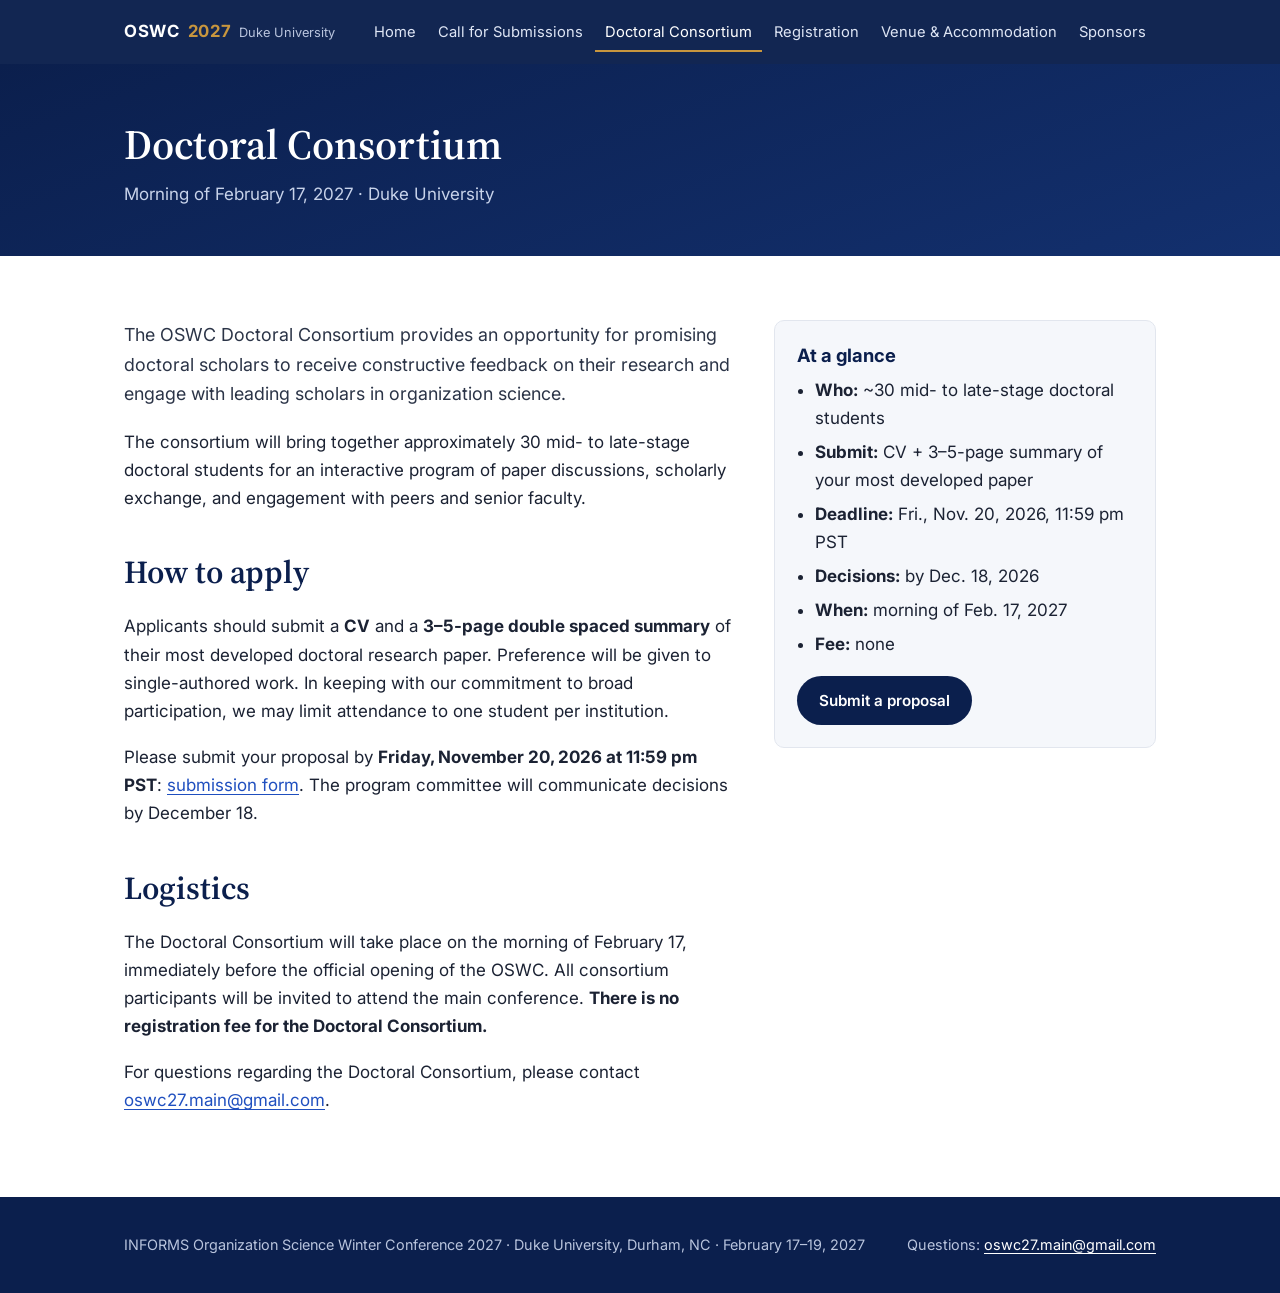
==== consortium.html @ 2f5942ec "OSWC 2027 site" ====
<!DOCTYPE html>
<html lang="en">
<head>
  <meta charset="utf-8">
  <meta name="viewport" content="width=device-width, initial-scale=1.0">
  <title>Doctoral Consortium – OSWC 2027</title>
  <meta name="description" content="Doctoral Consortium at the 2027 Organization Science Winter Conference, Duke University.">
  <meta property="og:title" content="OSWC 2027 – Organization Science Winter Conference">
  <meta property="og:description" content="Organizations in Motion: Processes, Pathways, Uncertainty, and Transformation. Duke University, February 17–19, 2027.">
  <link rel="icon" href="images/favicon.svg" type="image/svg+xml">
  <link rel="preconnect" href="https://fonts.googleapis.com">
  <link rel="preconnect" href="https://fonts.gstatic.com" crossorigin>
  <link href="https://fonts.googleapis.com/css2?family=Inter:wght@400;500;600;700&family=Source+Serif+4:ital,wght@0,500;0,600;1,400;1,500&display=swap" rel="stylesheet">
  <link rel="stylesheet" href="css/style.css">
  <script src="js/main.js" defer></script>
</head>
<body>
<header class="site-header">
  <div class="wrap">
    <a class="brand" href="index.html">OSWC<span>2027</span> <small>Duke University</small></a>
    <button class="nav-toggle" aria-label="Menu" aria-expanded="false">&#9776;</button>
    <nav class="site-nav" aria-label="Main">
      <ul>
        <li><a href="index.html">Home</a></li>
        <li><a href="call.html">Call for Submissions</a></li>
        <li><a href="consortium.html" aria-current="page">Doctoral Consortium</a></li>
        <li><a href="registration.html">Registration</a></li>
        <li><a href="venue.html">Venue &amp; Accommodation</a></li>
        <li><a href="sponsors.html">Sponsors</a></li>
      </ul>
    </nav>
  </div>
</header>
<main>
<div class="page-head">
  <div class="wrap">
    <h1>Doctoral Consortium</h1>
    <p>Morning of February 17, 2027 · Duke University</p>
  </div>
</div>

<section>
  <div class="wrap two-col">
    <div class="prose">
      <p class="lead">The OSWC Doctoral Consortium provides an opportunity for promising doctoral scholars to receive constructive feedback on their research and engage with leading scholars in organization science.</p>
      <p>The consortium will bring together approximately 30 mid- to late-stage doctoral students for an interactive program of paper discussions, scholarly exchange, and engagement with peers and senior faculty.</p>

      <h2 style="margin-top:40px">How to apply</h2>
      <p>Applicants should submit a <strong>CV</strong> and a <strong>3–5-page double spaced summary</strong> of their most developed doctoral research paper. Preference will be given to single-authored work. In keeping with our commitment to broad participation, we may limit attendance to one student per institution.</p>
      <p>Please submit your proposal by <strong>Friday, November 20, 2026 at 11:59 pm PST</strong>: <a href="https://docs.google.com/forms/d/e/1FAIpQLSdnrA5z6wNoGHaaU7lpcEC1CnvEpKmG57vlC81Hw6Ddklm8Vw/viewform" target="_blank" rel="noopener">submission form</a>. The program committee will communicate decisions by December 18.</p>

      <h2 style="margin-top:40px">Logistics</h2>
      <p>The Doctoral Consortium will take place on the morning of February 17, immediately before the official opening of the OSWC. All consortium participants will be invited to attend the main conference. <strong>There is no registration fee for the Doctoral Consortium.</strong></p>
      <p>For questions regarding the Doctoral Consortium, please contact <a href="mailto:oswc27.main@gmail.com">oswc27.main@gmail.com</a>.</p>
    </div>
    <aside class="side-card">
      <h3>At a glance</h3>
      <ul>
        <li><strong>Who:</strong> ~30 mid- to late-stage doctoral students</li>
        <li><strong>Submit:</strong> CV + 3–5-page summary of your most developed paper</li>
        <li><strong>Deadline:</strong> Fri., Nov. 20, 2026, 11:59 pm PST</li>
        <li><strong>Decisions:</strong> by Dec. 18, 2026</li>
        <li><strong>When:</strong> morning of Feb. 17, 2027</li>
        <li><strong>Fee:</strong> none</li>
      </ul>
      <p style="margin:18px 0 0"><a class="btn btn-dark" href="https://docs.google.com/forms/d/e/1FAIpQLSdnrA5z6wNoGHaaU7lpcEC1CnvEpKmG57vlC81Hw6Ddklm8Vw/viewform" target="_blank" rel="noopener">Submit a proposal</a></p>
    </aside>
  </div>
</section>
</main>
<footer class="site-footer">
  <div class="wrap">
    <div>INFORMS Organization Science Winter Conference 2027 · Duke University, Durham, NC · February 17–19, 2027</div>
    <div>Questions: <a href="mailto:oswc27.main@gmail.com">oswc27.main@gmail.com</a></div>
  </div>
</footer>
</body>
</html>
---- css/style.css ----
/* OSWC 2027 — Organization Science Winter Conference */
:root {
  --navy: #0b1f4d;
  --navy-2: #13306e;
  --blue: #1f4fbf;
  --accent: #c8963e;
  --ink: #1b2233;
  --muted: #5a6478;
  --line: #e2e6ee;
  --bg: #ffffff;
  --bg-soft: #f5f7fb;
  --radius: 10px;
  --maxw: 1080px;
  --serif: "Source Serif 4", Georgia, "Times New Roman", serif;
  --sans: "Inter", system-ui, -apple-system, "Segoe UI", Roboto, sans-serif;
}

* { box-sizing: border-box; }
html { scroll-behavior: smooth; }
body {
  margin: 0;
  font-family: var(--sans);
  color: var(--ink);
  background: var(--bg);
  line-height: 1.65;
  font-size: 17px;
  -webkit-font-smoothing: antialiased;
}
img { max-width: 100%; display: block; }
a { color: var(--blue); text-underline-offset: 3px; }
a:hover { color: var(--navy); }

.wrap { max-width: var(--maxw); margin: 0 auto; padding: 0 24px; }

/* ---------- Header / nav ---------- */
.site-header {
  position: sticky; top: 0; z-index: 50;
  background: rgba(11, 31, 77, 0.97);
  backdrop-filter: blur(6px);
  color: #fff;
}
.site-header .wrap {
  display: flex; align-items: center; justify-content: space-between;
  min-height: 64px; gap: 16px;
}
.brand {
  color: #fff; text-decoration: none; font-weight: 700; letter-spacing: .04em;
  font-size: 1.05rem; display: flex; align-items: baseline; gap: 8px; white-space: nowrap;
}
.brand span { color: var(--accent); }
.brand small { font-weight: 400; color: #b9c4dd; font-size: .8rem; letter-spacing: 0; }
.brand:hover { color: #fff; }

.nav-toggle {
  display: none; background: none; border: 1px solid rgba(255,255,255,.35);
  color: #fff; border-radius: 8px; padding: 6px 10px; font-size: 1rem; cursor: pointer;
}
.site-nav ul { list-style: none; margin: 0; padding: 0; display: flex; gap: 2px; }
.site-nav a {
  display: block; color: #dfe6f5; text-decoration: none; font-size: .92rem;
  padding: 8px 10px; border-radius: 6px; white-space: nowrap;
}
.site-nav a:hover { background: rgba(255,255,255,.08); color: #fff; }
.site-nav a[aria-current="page"] { color: #fff; box-shadow: inset 0 -2px 0 var(--accent); border-radius: 0; }

@media (max-width: 1100px) {
  .nav-toggle { display: block; }
  .site-nav { display: none; position: absolute; top: 64px; left: 0; right: 0; background: var(--navy); }
  .site-nav.open { display: block; }
  .site-nav ul { flex-direction: column; padding: 8px 16px 16px; }
  .site-nav a[aria-current="page"] { box-shadow: inset 3px 0 0 var(--accent); }
}

/* ---------- Hero ---------- */
.hero {
  position: relative; overflow: hidden; color: #fff;
  background: radial-gradient(1200px 500px at 85% -10%, #2a4fa3 0%, transparent 60%),
              linear-gradient(160deg, var(--navy) 0%, var(--navy-2) 100%);
  padding: 88px 0 96px;
}
.hero .motion {
  position: absolute; inset: 0; width: 100%; height: 100%; opacity: .35; pointer-events: none;
}
.hero .motion path { fill: none; stroke: #8fb0ff; stroke-width: 1.2; }
.hero .motion path.gold { stroke: var(--accent); stroke-width: 1.6; }
.hero .wrap { position: relative; }
.eyebrow {
  text-transform: uppercase; letter-spacing: .14em; font-size: .78rem; font-weight: 600;
  color: var(--accent); margin: 0 0 14px;
}
.hero h1 {
  font-family: var(--serif); font-weight: 600; font-size: clamp(2.1rem, 5vw, 3.4rem);
  line-height: 1.12; margin: 0 0 18px; max-width: 22ch;
}
.hero .theme {
  font-family: var(--serif); font-style: italic; font-size: clamp(1.15rem, 2.4vw, 1.5rem);
  color: #dbe4f7; margin: 0 0 30px; max-width: 34ch;
}
.hero-meta { display: flex; flex-wrap: wrap; gap: 12px 28px; margin: 0 0 34px; font-size: 1.02rem; }
.hero-meta div { display: flex; align-items: center; gap: 10px; }
.hero-meta svg { width: 20px; height: 20px; stroke: var(--accent); flex: none; }
.btn {
  display: inline-block; padding: 12px 22px; border-radius: 999px; font-weight: 600;
  text-decoration: none; font-size: .95rem; transition: transform .15s, background .15s;
}
.btn:hover { transform: translateY(-1px); }
.btn-primary { background: var(--accent); color: var(--navy); }
.btn-primary:hover { background: #d9a84f; color: var(--navy); }
.btn-ghost { color: #fff; border: 1px solid rgba(255,255,255,.45); margin-left: 8px; }
.btn-ghost:hover { background: rgba(255,255,255,.1); color: #fff; }
.btn-dark { background: var(--navy); color: #fff; }
.btn-dark:hover { background: var(--blue); color: #fff; }

/* Interior page header */
.page-head {
  background: linear-gradient(160deg, var(--navy) 0%, var(--navy-2) 100%);
  color: #fff; padding: 56px 0 48px;
}
.page-head h1 { font-family: var(--serif); font-weight: 600; font-size: clamp(1.9rem, 4vw, 2.6rem); margin: 0; line-height: 1.2; }
.page-head p { color: #c8d3ea; margin: 10px 0 0; max-width: 60ch; }

/* ---------- Sections ---------- */
section { padding: 64px 0; }
section.soft { background: var(--bg-soft); }
h2 {
  font-family: var(--serif); font-weight: 600; color: var(--navy);
  font-size: clamp(1.5rem, 3vw, 2rem); line-height: 1.25; margin: 0 0 20px;
}
h3 { color: var(--navy); font-size: 1.15rem; margin: 32px 0 8px; line-height: 1.35; }
h3 .q { display: block; font-weight: 400; font-style: italic; font-family: var(--serif); color: var(--muted); font-size: 1.05rem; margin-top: 2px; }
.prose { max-width: 72ch; }
.prose p { margin: 0 0 1.1em; }
.lead { font-size: 1.12rem; color: #2b3447; }

/* Key dates */
.dates { display: grid; grid-template-columns: repeat(auto-fit, minmax(220px, 1fr)); gap: 16px; margin-top: 8px; }
.date-card {
  background: #fff; border: 1px solid var(--line); border-radius: var(--radius);
  padding: 20px 20px 18px; border-top: 4px solid var(--navy);
}
.date-card.hl { border-top-color: var(--accent); }
.date-card .d { font-family: var(--serif); font-size: 1.35rem; font-weight: 600; color: var(--navy); line-height: 1.2; }
.date-card .t { color: var(--muted); font-size: .93rem; margin-top: 6px; }

/* Theme pillars */
.pillars { display: grid; grid-template-columns: repeat(auto-fit, minmax(230px, 1fr)); gap: 18px; }
.pillar { padding: 22px; border-radius: var(--radius); background: #fff; border: 1px solid var(--line); text-decoration: none; color: inherit; display: block; transition: border-color .15s, box-shadow .15s; }
.pillar:hover { border-color: var(--blue); box-shadow: 0 6px 20px rgba(11,31,77,.08); color: inherit; }
.pillar .n { font-size: .78rem; letter-spacing: .12em; text-transform: uppercase; color: var(--accent); font-weight: 700; }
.pillar h3 { margin: 6px 0 6px; font-family: var(--serif); font-size: 1.35rem; }
.pillar p { margin: 0; color: var(--muted); font-size: .95rem; }

/* Committee */
.committee { display: grid; grid-template-columns: repeat(auto-fill, minmax(300px, 1fr)); gap: 18px; }
.member { display: flex; gap: 14px; align-items: center; background: #fff; border: 1px solid var(--line); border-radius: var(--radius); padding: 16px; }
.avatar {
  width: 84px; height: 84px; border-radius: 50%; flex: none; overflow: hidden;
  background: linear-gradient(135deg, var(--navy), var(--blue)); color: #fff;
  display: grid; place-items: center; font-weight: 600; letter-spacing: .03em;
}
.avatar img { width: 100%; height: 100%; object-fit: cover; }
.member .name { font-weight: 600; color: var(--navy); line-height: 1.3; }
.member .aff { color: var(--muted); font-size: .9rem; line-height: 1.4; margin-top: 2px; }

/* Callouts & info */
.callout {
  border-left: 4px solid var(--accent); background: #fbf6ec; padding: 18px 22px;
  border-radius: 0 var(--radius) var(--radius) 0; margin: 24px 0; max-width: 72ch;
}
.callout p:last-child { margin-bottom: 0; }
.facts { list-style: none; padding: 0; margin: 20px 0; max-width: 72ch; }
.facts li { padding: 12px 0; border-bottom: 1px solid var(--line); display: grid; grid-template-columns: 190px 1fr; gap: 12px; }
.facts li strong { color: var(--navy); }
@media (max-width: 600px) { .facts li { grid-template-columns: 1fr; gap: 2px; } }

.tbd {
  display: inline-block; background: #fff4d6; color: #7a5a12; border: 1px dashed #d8b25a;
  border-radius: 6px; padding: 1px 8px; font-size: .88em; font-weight: 600;
}
.placeholder-box {
  border: 2px dashed var(--line); border-radius: var(--radius); padding: 32px; text-align: center;
  color: var(--muted); background: #fff;
}

.two-col { display: grid; grid-template-columns: 1.6fr 1fr; gap: 40px; align-items: start; }
@media (max-width: 860px) { .two-col { grid-template-columns: 1fr; } }
.side-card { background: var(--bg-soft); border: 1px solid var(--line); border-radius: var(--radius); padding: 22px; position: sticky; top: 84px; }
.side-card h3 { margin-top: 0; }
.side-card ul { padding-left: 18px; margin: 0; }
.side-card li { margin-bottom: 6px; }

.sponsors { display: grid; grid-template-columns: repeat(auto-fill, minmax(200px, 1fr)); gap: 18px; }
.sponsor { height: 120px; border: 1px solid var(--line); border-radius: var(--radius); display: grid; place-items: center; padding: 18px; background: #fff; color: var(--muted); font-weight: 600; text-align: center; }
.sponsor img { max-height: 80px; width: auto; }

/* Footer */
.site-footer { background: var(--navy); color: #b9c4dd; padding: 36px 0; font-size: .9rem; }
.site-footer .wrap { display: flex; justify-content: space-between; flex-wrap: wrap; gap: 12px; }
.site-footer a { color: #fff; }
.sponsor.sponsor-logo { height: 200px; width: 200px; padding: 0; overflow: hidden; border: none; }
.sponsor.sponsor-logo img { max-height: none; width: 100%; height: 100%; }
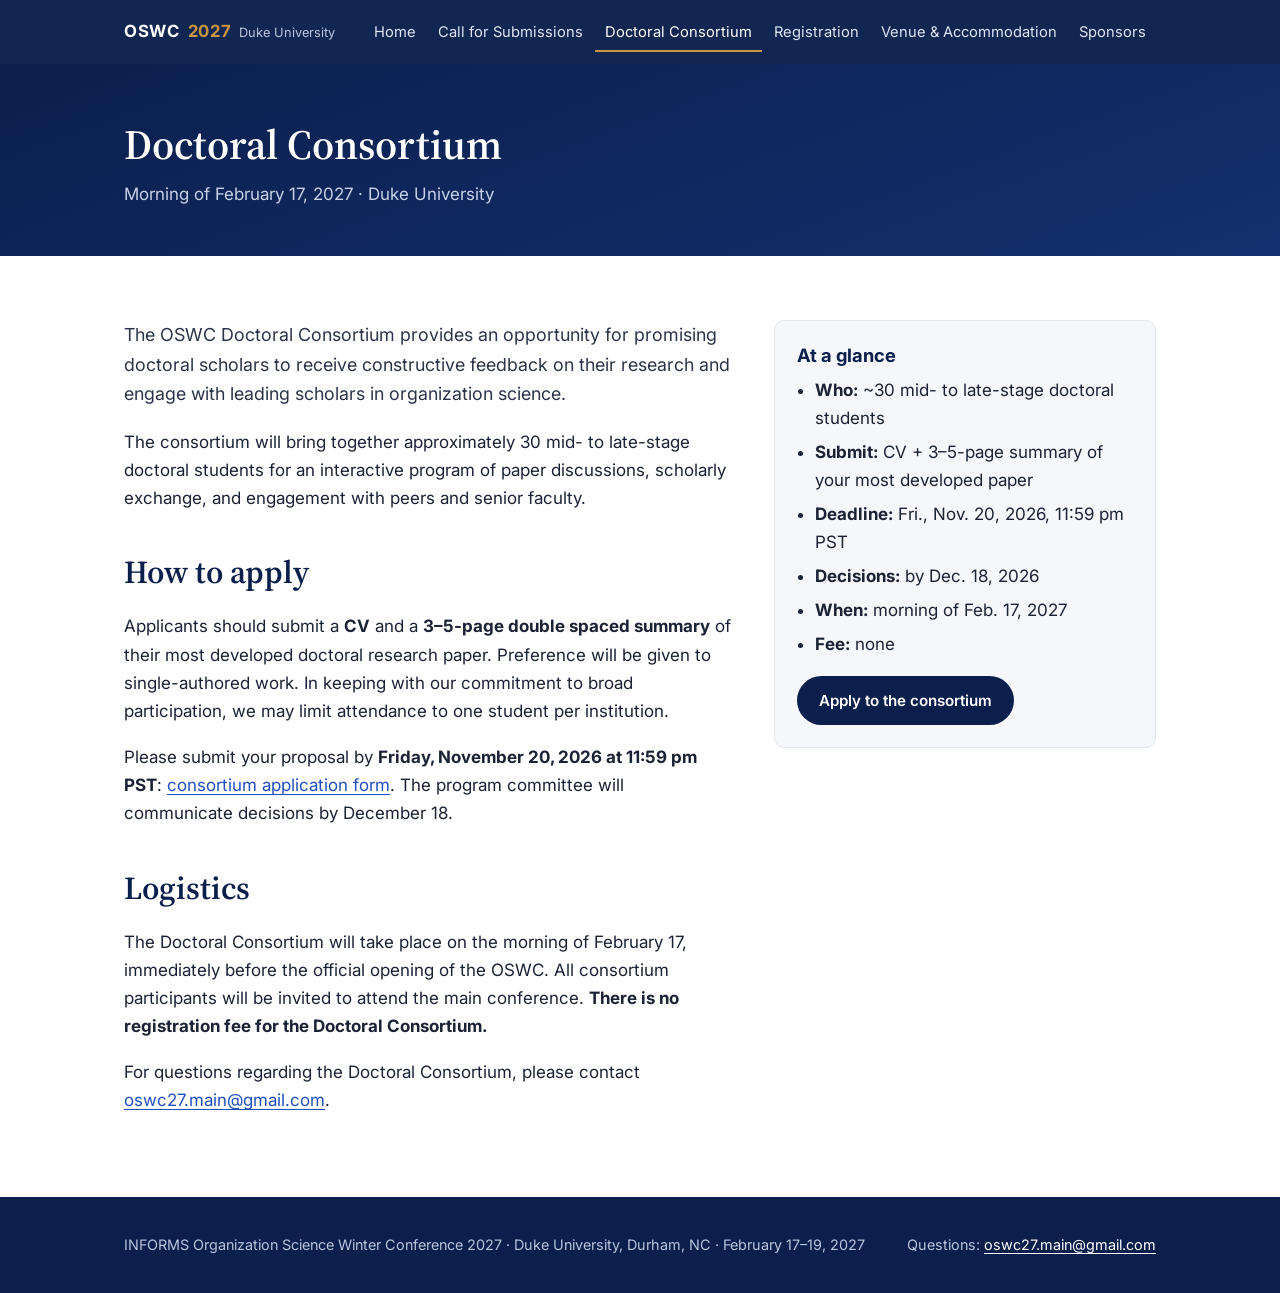
==== commit a443299d: "Doctoral consortium form link" ====
--- a/consortium.html
+++ b/consortium.html
@@ -47,7 +47,7 @@
 
       <h2 style="margin-top:40px">How to apply</h2>
       <p>Applicants should submit a <strong>CV</strong> and a <strong>3–5-page double spaced summary</strong> of their most developed doctoral research paper. Preference will be given to single-authored work. In keeping with our commitment to broad participation, we may limit attendance to one student per institution.</p>
-      <p>Please submit your proposal by <strong>Friday, November 20, 2026 at 11:59 pm PST</strong>: <a href="https://docs.google.com/forms/d/e/1FAIpQLSdnrA5z6wNoGHaaU7lpcEC1CnvEpKmG57vlC81Hw6Ddklm8Vw/viewform" target="_blank" rel="noopener">submission form</a>. The program committee will communicate decisions by December 18.</p>
+      <p>Please submit your proposal by <strong>Friday, November 20, 2026 at 11:59 pm PST</strong>: <a href="https://docs.google.com/forms/d/e/1FAIpQLSd5y1zL1hys7KVYlVFZYzBJK8kSl8711kuZ95OSIKLf0iOICQ/viewform" target="_blank" rel="noopener">consortium application form</a>. The program committee will communicate decisions by December 18.</p>
 
       <h2 style="margin-top:40px">Logistics</h2>
       <p>The Doctoral Consortium will take place on the morning of February 17, immediately before the official opening of the OSWC. All consortium participants will be invited to attend the main conference. <strong>There is no registration fee for the Doctoral Consortium.</strong></p>
@@ -63,7 +63,7 @@
         <li><strong>When:</strong> morning of Feb. 17, 2027</li>
         <li><strong>Fee:</strong> none</li>
       </ul>
-      <p style="margin:18px 0 0"><a class="btn btn-dark" href="https://docs.google.com/forms/d/e/1FAIpQLSdnrA5z6wNoGHaaU7lpcEC1CnvEpKmG57vlC81Hw6Ddklm8Vw/viewform" target="_blank" rel="noopener">Submit a proposal</a></p>
+      <p style="margin:18px 0 0"><a class="btn btn-dark" href="https://docs.google.com/forms/d/e/1FAIpQLSd5y1zL1hys7KVYlVFZYzBJK8kSl8711kuZ95OSIKLf0iOICQ/viewform" target="_blank" rel="noopener">Apply to the consortium</a></p>
     </aside>
   </div>
 </section>
